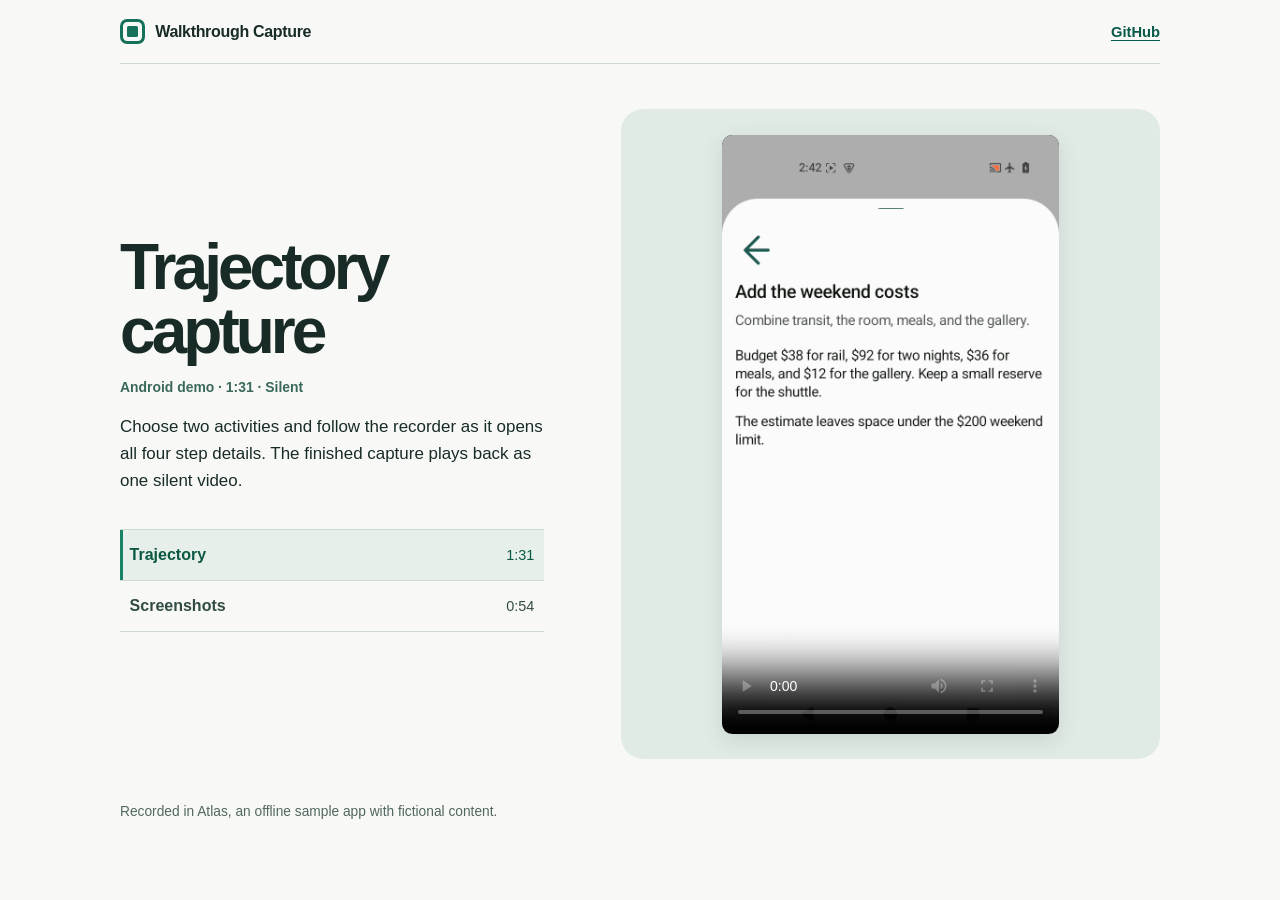
==== docs/index.html @ e2531364 "Stream the capture demos in browser players on GitHub Pages" ====
<!doctype html>
<html lang="en">
<head>
  <meta charset="utf-8">
  <meta name="viewport" content="width=device-width, initial-scale=1">
  <meta name="description" content="Choose two activities and follow the recorder as it opens all four step details. The finished capture plays back as one silent video.">
  <title>Trajectory capture · Walkthrough Capture</title>
  <link rel="icon" href="data:,">
  <link rel="stylesheet" href="./player.css">
</head>
<body>
  <header>
    <span class="brand"><span class="mark" aria-hidden="true"></span>Walkthrough Capture</span>
    <a href="https://github.com/wryan2986/walkthrough-capture-android">GitHub</a>
  </header>
  <main>
    <div>
      <h1 id="demo-title">Trajectory capture</h1>
      <p class="details">Android demo · 1:31 · Silent</p>
      <p class="summary" id="summary">Choose two activities and follow the recorder as it opens all four step details. The finished capture plays back as one silent video.</p>
      <nav aria-label="Capture demos"><a href="./index.html" aria-current="page"><span>Trajectory</span><time datetime="PT1M31S">1:31</time></a><a href="./screenshots.html"><span>Screenshots</span><time datetime="PT54S">0:54</time></a></nav>
    </div>
    <div class="stage">
      <video controls playsinline preload="metadata" width="720" height="1280"
             poster="./demos/trajectory-capture.png" aria-labelledby="demo-title" aria-describedby="summary">
        <source src="./demos/trajectory-capture.mp4" type="video/mp4">
        <a href="./demos/trajectory-capture.mp4">View the trajectory capture MP4</a>
      </video>
    </div>
  </main>
  <footer>Recorded in Atlas, an offline sample app with fictional content.</footer>
</body>
</html>
---- docs/player.css ----
:root {
  color-scheme: light;
  font-family: "Inter", -apple-system, BlinkMacSystemFont, "Segoe UI", sans-serif;
  background: #f8f9f6;
  color: #182b26;
  --ink-green: #075a47;
  --rule: #ced9d1;
}
* { box-sizing: border-box; }
body { margin: 0; }
a { color: var(--ink-green); }
a:focus-visible, video:focus-visible { outline: 3px solid #117e69; outline-offset: 4px; }
header {
  display: flex; justify-content: space-between; align-items: center; gap: 1rem;
  border-bottom: 1px solid var(--rule); padding: 1.2rem 0;
}
header, main { width: min(100% - 3rem, 65rem); margin-inline: auto; }
.brand { display: flex; align-items: center; gap: .65rem; font-weight: 680; letter-spacing: -.02em; }
.mark { display: inline-block; width: 1.55rem; height: 1.55rem; border: .2rem solid #15715a; border-radius: .45rem; position: relative; }
.mark::after { content: ""; position: absolute; inset: .22rem; background: #15715a; border-radius: .1rem; }
header a { text-underline-offset: .2rem; font-size: .92rem; font-weight: 600; }
main {
  display: grid; grid-template-columns: minmax(0, .88fr) minmax(0, 1.12fr);
  gap: clamp(2rem, 6vw, 5rem); align-items: center; padding-block: clamp(1.5rem, 5vh, 3.5rem);
}
h1 { font-size: clamp(2.5rem, 5vw, 4.65rem); line-height: .99; letter-spacing: -.062em; margin: 0 0 1rem; }
.details { font-weight: 600; font-size: .87rem; color: #3a685b; margin-block: .7rem 1.1rem; }
.summary { font-size: 1.06rem; line-height: 1.6; max-width: 33rem; margin: 0; }
nav { display: grid; margin-top: 2.2rem; border-block-start: 1px solid var(--rule); }
nav a {
  display: flex; align-items: center; justify-content: space-between; gap: .7rem; padding: 1rem .6rem;
  border-block-end: 1px solid var(--rule); text-decoration: none; font-weight: 610; color: #324c43;
}
nav a[aria-current="page"] { background: #e6efe9; color: #0a5843; box-shadow: inset 3px 0 #188267; }
nav a:hover { background: #edf3ef; }
time { font-variant-numeric: tabular-nums; font-size: .9rem; font-weight: 480; }
.stage { display: grid; place-items: center; padding: clamp(.8rem, 2vw, 1.6rem); border-radius: 1.4rem; background: #e1ebe5; }
video {
  display: block; width: min(100%, 33vh + 2.5rem, 22rem); height: auto; aspect-ratio: 9/16;
  background: #12231e; border-radius: .65rem; box-shadow: 0 .4rem 1.3rem #193e2d20;
}
footer { width: min(100% - 3rem, 65rem); margin: 0 auto 1.5rem; color: #51675f; font-size: .86rem; }
@media (max-width: 710px) {
  header, main, footer { width: min(100% - 2rem, 32rem); }
  header { padding-block: .95rem; }
  main { grid-template-columns: 1fr; gap: 1.2rem; padding-block: 1.5rem 1rem; }
  h1 { font-size: clamp(2.1rem, 9vw, 3.5rem); margin-bottom: .6rem; }
  .summary { font-size: .97rem; }
  .details { margin-block: .45rem .55rem; }
  nav { grid-template-columns: 1fr 1fr; margin-top: 1.1rem; gap: .5rem; border: none; }
  nav a { border: 1px solid var(--rule); border-radius: .5rem; padding: .7rem; font-size: .91rem; }
  nav a[aria-current="page"] { box-shadow: none; border-color: var(--ink-green); }
  .stage { padding: .65rem; border-radius: 1rem; }
  video { width: min(100%, 33rem, 38vh + 2rem); }
}
@media (max-width: 350px) { nav a { flex-wrap: wrap; } }
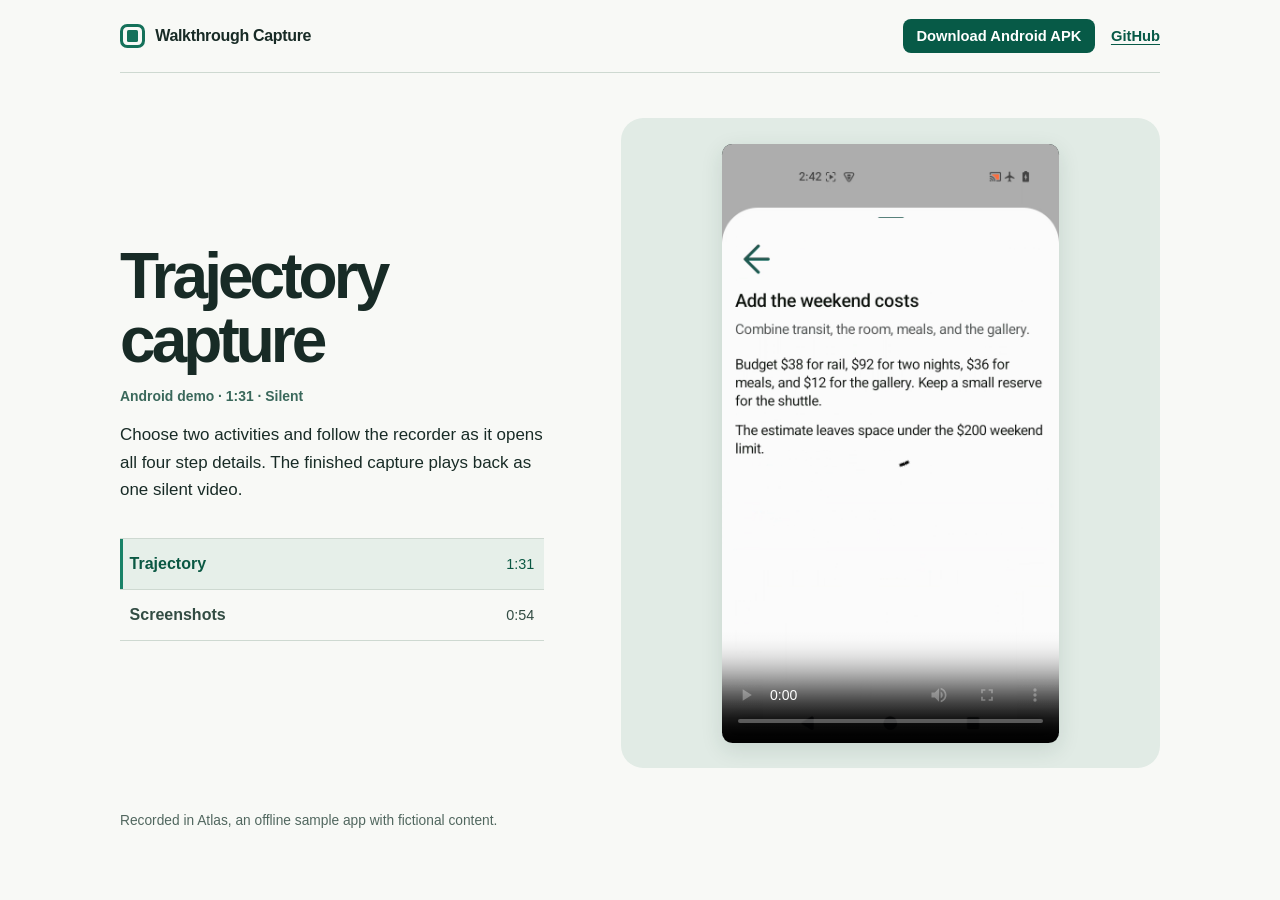
==== commit b9ab9027: "Link directly to the signed Android build from the demos and README" ====
--- a/docs/index.html
+++ b/docs/index.html
@@ -11,7 +11,10 @@
 <body>
   <header>
     <span class="brand"><span class="mark" aria-hidden="true"></span>Walkthrough Capture</span>
-    <a href="https://github.com/wryan2986/walkthrough-capture-android">GitHub</a>
+    <div class="header-links">
+      <a class="download" href="https://github.com/wryan2986/walkthrough-capture-android/releases/download/v0.11/Walkthrough-Capture-Android-0.11.apk">Download Android APK</a>
+      <a class="repo" href="https://github.com/wryan2986/walkthrough-capture-android">GitHub</a>
+    </div>
   </header>
   <main>
     <div>
--- a/docs/player.css
+++ b/docs/player.css
@@ -54,3 +54,8 @@
   video { width: min(100%, 33rem, 38vh + 2rem); }
 }
 @media (max-width: 350px) { nav a { flex-wrap: wrap; } }
+
+.header-links { display: flex; align-items: center; gap: 1rem; }
+.download { background: var(--ink-green); color: white; text-decoration: none; border-radius: .5rem; padding: .55rem .85rem; }
+.download:hover { background: #064b3b; }
+@media (max-width: 560px) { .header-links .repo { display: none; } .header-links .download { font-size: .82rem; padding: .55rem .65rem; } }
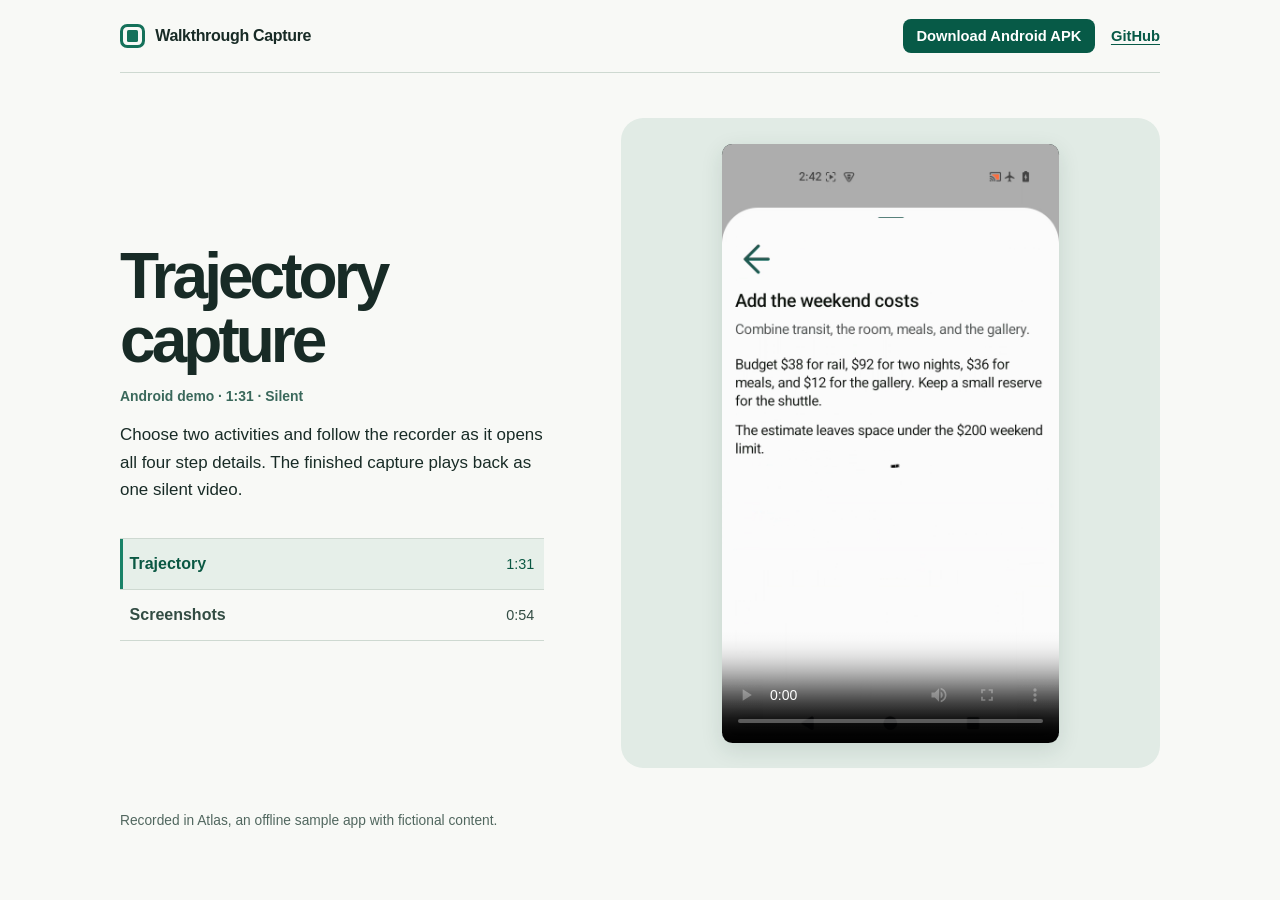
==== commit acdf479b: "Keep the direct app download button on the latest release" ====
--- a/docs/index.html
+++ b/docs/index.html
@@ -12,7 +12,7 @@
   <header>
     <span class="brand"><span class="mark" aria-hidden="true"></span>Walkthrough Capture</span>
     <div class="header-links">
-      <a class="download" href="https://github.com/wryan2986/walkthrough-capture-android/releases/download/v0.11/Walkthrough-Capture-Android-0.11.apk">Download Android APK</a>
+      <a class="download" href="https://github.com/wryan2986/walkthrough-capture-android/releases/latest/download/Walkthrough-Capture-Android.apk">Download Android APK</a>
       <a class="repo" href="https://github.com/wryan2986/walkthrough-capture-android">GitHub</a>
     </div>
   </header>
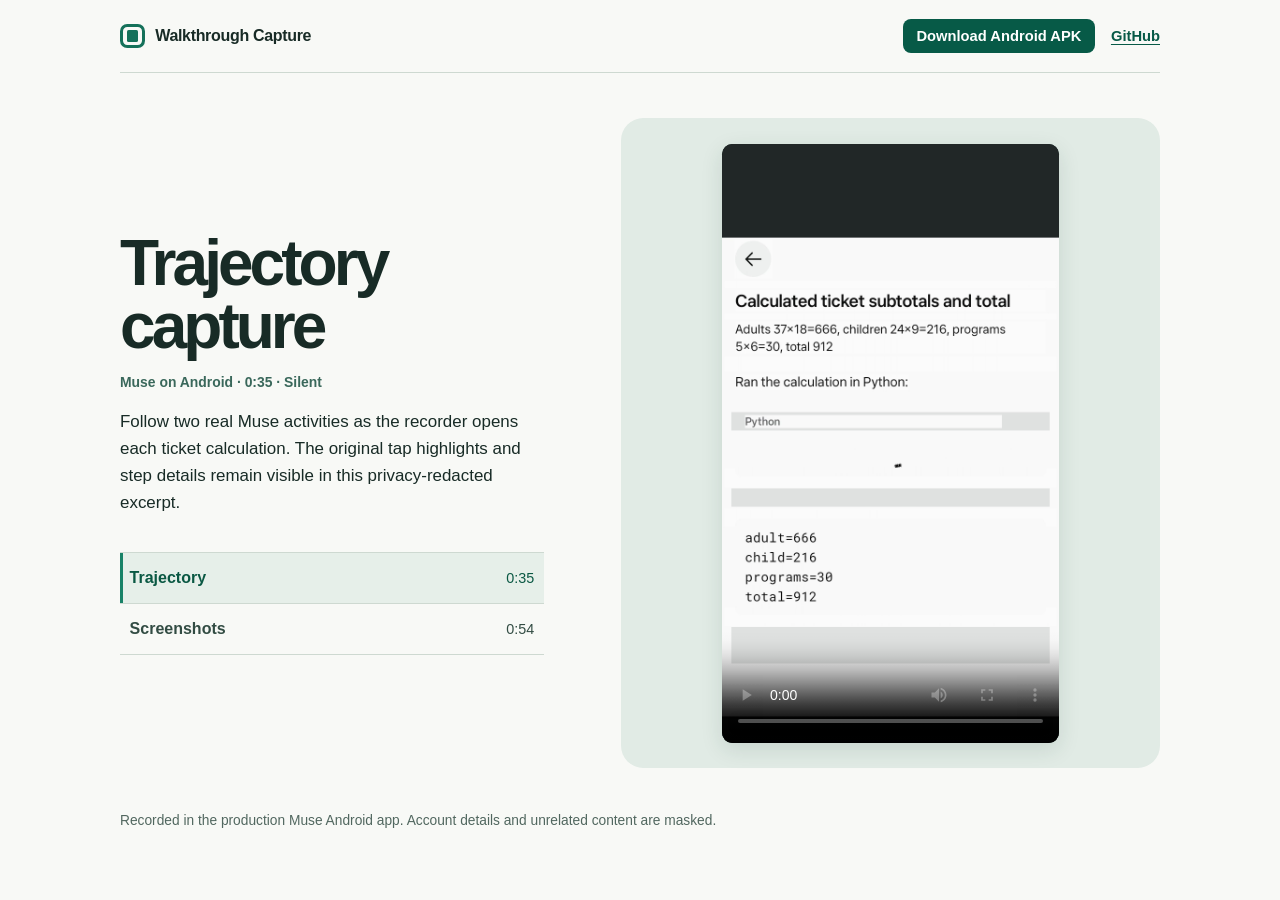
==== commit 919bd795: "Show a privacy-reviewed trajectory excerpt from real Muse on Android" ====
--- a/docs/index.html
+++ b/docs/index.html
@@ -3,7 +3,7 @@
 <head>
   <meta charset="utf-8">
   <meta name="viewport" content="width=device-width, initial-scale=1">
-  <meta name="description" content="Choose two activities and follow the recorder as it opens all four step details. The finished capture plays back as one silent video.">
+  <meta name="description" content="Follow two real Muse activities as the recorder opens each ticket calculation. The original tap highlights and step details remain visible in this privacy-redacted excerpt.">
   <title>Trajectory capture · Walkthrough Capture</title>
   <link rel="icon" href="data:,">
   <link rel="stylesheet" href="./player.css">
@@ -19,18 +19,18 @@
   <main>
     <div>
       <h1 id="demo-title">Trajectory capture</h1>
-      <p class="details">Android demo · 1:31 · Silent</p>
-      <p class="summary" id="summary">Choose two activities and follow the recorder as it opens all four step details. The finished capture plays back as one silent video.</p>
-      <nav aria-label="Capture demos"><a href="./index.html" aria-current="page"><span>Trajectory</span><time datetime="PT1M31S">1:31</time></a><a href="./screenshots.html"><span>Screenshots</span><time datetime="PT54S">0:54</time></a></nav>
+      <p class="details">Muse on Android · 0:35 · Silent</p>
+      <p class="summary" id="summary">Follow two real Muse activities as the recorder opens each ticket calculation. The original tap highlights and step details remain visible in this privacy-redacted excerpt.</p>
+      <nav aria-label="Capture demos"><a href="./index.html" aria-current="page"><span>Trajectory</span><time datetime="PT35S">0:35</time></a><a href="./screenshots.html"><span>Screenshots</span><time datetime="PT54S">0:54</time></a></nav>
     </div>
     <div class="stage">
       <video controls playsinline preload="metadata" width="720" height="1280"
-             poster="./demos/trajectory-capture.png" aria-labelledby="demo-title" aria-describedby="summary">
-        <source src="./demos/trajectory-capture.mp4" type="video/mp4">
-        <a href="./demos/trajectory-capture.mp4">View the trajectory capture MP4</a>
+             poster="./demos/muse-trajectory.png" aria-labelledby="demo-title" aria-describedby="summary">
+        <source src="./demos/muse-trajectory.mp4" type="video/mp4">
+        <a href="./demos/muse-trajectory.mp4">View the trajectory capture MP4</a>
       </video>
     </div>
   </main>
-  <footer>Recorded in Atlas, an offline sample app with fictional content.</footer>
+  <footer>Recorded in the production Muse Android app. Account details and unrelated content are masked.</footer>
 </body>
 </html>
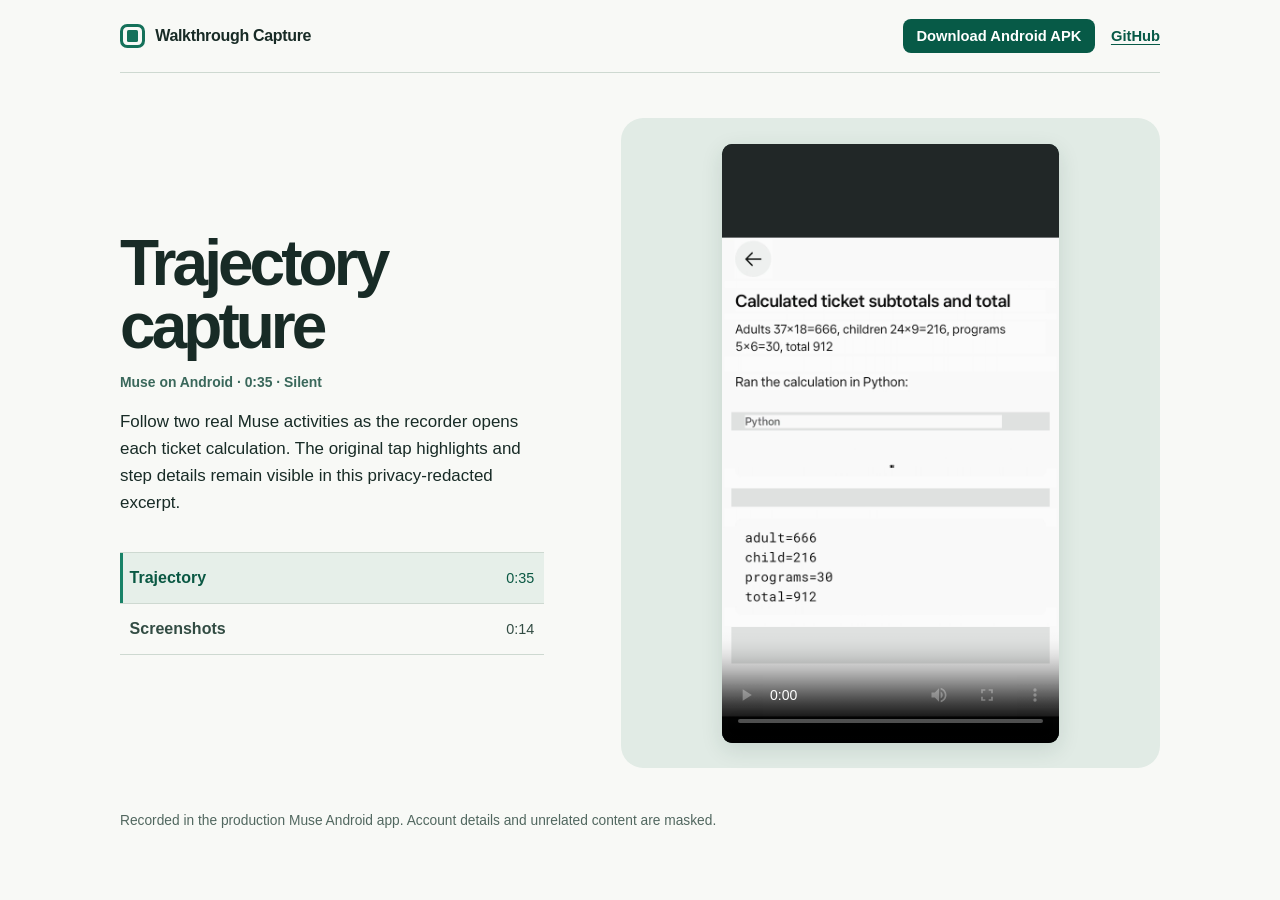
==== commit a39a9723: "Show the redacted live Muse conversation capture with its native save pulse" ====
--- a/docs/index.html
+++ b/docs/index.html
@@ -21,7 +21,7 @@
       <h1 id="demo-title">Trajectory capture</h1>
       <p class="details">Muse on Android · 0:35 · Silent</p>
       <p class="summary" id="summary">Follow two real Muse activities as the recorder opens each ticket calculation. The original tap highlights and step details remain visible in this privacy-redacted excerpt.</p>
-      <nav aria-label="Capture demos"><a href="./index.html" aria-current="page"><span>Trajectory</span><time datetime="PT35S">0:35</time></a><a href="./screenshots.html"><span>Screenshots</span><time datetime="PT54S">0:54</time></a></nav>
+      <nav aria-label="Capture demos"><a href="./index.html" aria-current="page"><span>Trajectory</span><time datetime="PT35S">0:35</time></a><a href="./screenshots.html"><span>Screenshots</span><time datetime="PT14S">0:14</time></a></nav>
     </div>
     <div class="stage">
       <video controls playsinline preload="metadata" width="720" height="1280"
--- a/docs/player.css
+++ b/docs/player.css
@@ -36,7 +36,7 @@
 time { font-variant-numeric: tabular-nums; font-size: .9rem; font-weight: 480; }
 .stage { display: grid; place-items: center; padding: clamp(.8rem, 2vw, 1.6rem); border-radius: 1.4rem; background: #e1ebe5; }
 video {
-  display: block; width: min(100%, 33vh + 2.5rem, 22rem); height: auto; aspect-ratio: 9/16;
+  display: block; width: min(100%, 33vh + 2.5rem, 22rem); height: auto; object-fit: contain;
   background: #12231e; border-radius: .65rem; box-shadow: 0 .4rem 1.3rem #193e2d20;
 }
 footer { width: min(100% - 3rem, 65rem); margin: 0 auto 1.5rem; color: #51675f; font-size: .86rem; }
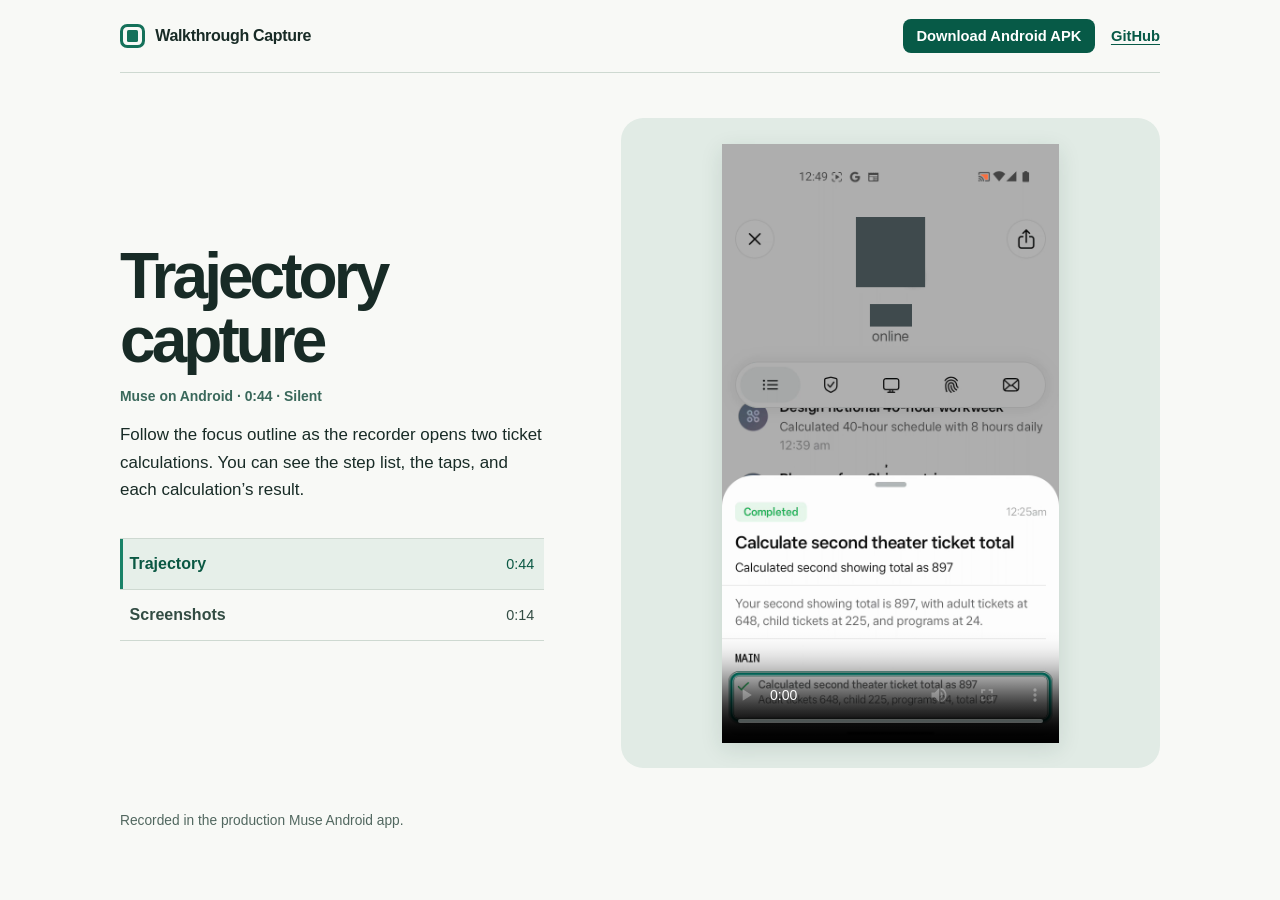
==== commit 2681c480: "Show both production Muse capture demos at full screen" ====
--- a/docs/index.html
+++ b/docs/index.html
@@ -3,7 +3,7 @@
 <head>
   <meta charset="utf-8">
   <meta name="viewport" content="width=device-width, initial-scale=1">
-  <meta name="description" content="Follow two real Muse activities as the recorder opens each ticket calculation. The original tap highlights and step details remain visible in this privacy-redacted excerpt.">
+  <meta name="description" content="Follow the focus outline as the recorder opens two ticket calculations. You can see the step list, the taps, and each calculation’s result.">
   <title>Trajectory capture · Walkthrough Capture</title>
   <link rel="icon" href="data:,">
   <link rel="stylesheet" href="./player.css">
@@ -19,18 +19,18 @@
   <main>
     <div>
       <h1 id="demo-title">Trajectory capture</h1>
-      <p class="details">Muse on Android · 0:35 · Silent</p>
-      <p class="summary" id="summary">Follow two real Muse activities as the recorder opens each ticket calculation. The original tap highlights and step details remain visible in this privacy-redacted excerpt.</p>
-      <nav aria-label="Capture demos"><a href="./index.html" aria-current="page"><span>Trajectory</span><time datetime="PT35S">0:35</time></a><a href="./screenshots.html"><span>Screenshots</span><time datetime="PT14S">0:14</time></a></nav>
+      <p class="details">Muse on Android · 0:44 · Silent</p>
+      <p class="summary" id="summary">Follow the focus outline as the recorder opens two ticket calculations. You can see the step list, the taps, and each calculation’s result.</p>
+      <nav aria-label="Capture demos"><a href="./index.html" aria-current="page"><span>Trajectory</span><time datetime="PT44S">0:44</time></a><a href="./screenshots.html"><span>Screenshots</span><time datetime="PT14S">0:14</time></a></nav>
     </div>
     <div class="stage">
       <video controls playsinline preload="metadata" width="720" height="1280"
-             poster="./demos/muse-trajectory.png" aria-labelledby="demo-title" aria-describedby="summary">
-        <source src="./demos/muse-trajectory.mp4" type="video/mp4">
-        <a href="./demos/muse-trajectory.mp4">View the trajectory capture MP4</a>
+             poster="./demos/muse-trajectory.png?v=964ace6c36" aria-labelledby="demo-title" aria-describedby="summary">
+        <source src="./demos/muse-trajectory.mp4?v=182922d50e" type="video/mp4">
+        <a href="./demos/muse-trajectory.mp4?v=182922d50e">View the trajectory capture MP4</a>
       </video>
     </div>
   </main>
-  <footer>Recorded in the production Muse Android app. Account details and unrelated content are masked.</footer>
+  <footer>Recorded in the production Muse Android app.</footer>
 </body>
 </html>
--- a/docs/player.css
+++ b/docs/player.css
@@ -37,7 +37,7 @@
 .stage { display: grid; place-items: center; padding: clamp(.8rem, 2vw, 1.6rem); border-radius: 1.4rem; background: #e1ebe5; }
 video {
   display: block; width: min(100%, 33vh + 2.5rem, 22rem); height: auto; object-fit: contain;
-  background: #12231e; border-radius: .65rem; box-shadow: 0 .4rem 1.3rem #193e2d20;
+  background: #12231e; box-shadow: 0 .4rem 1.3rem #193e2d20;
 }
 footer { width: min(100% - 3rem, 65rem); margin: 0 auto 1.5rem; color: #51675f; font-size: .86rem; }
 @media (max-width: 710px) {
